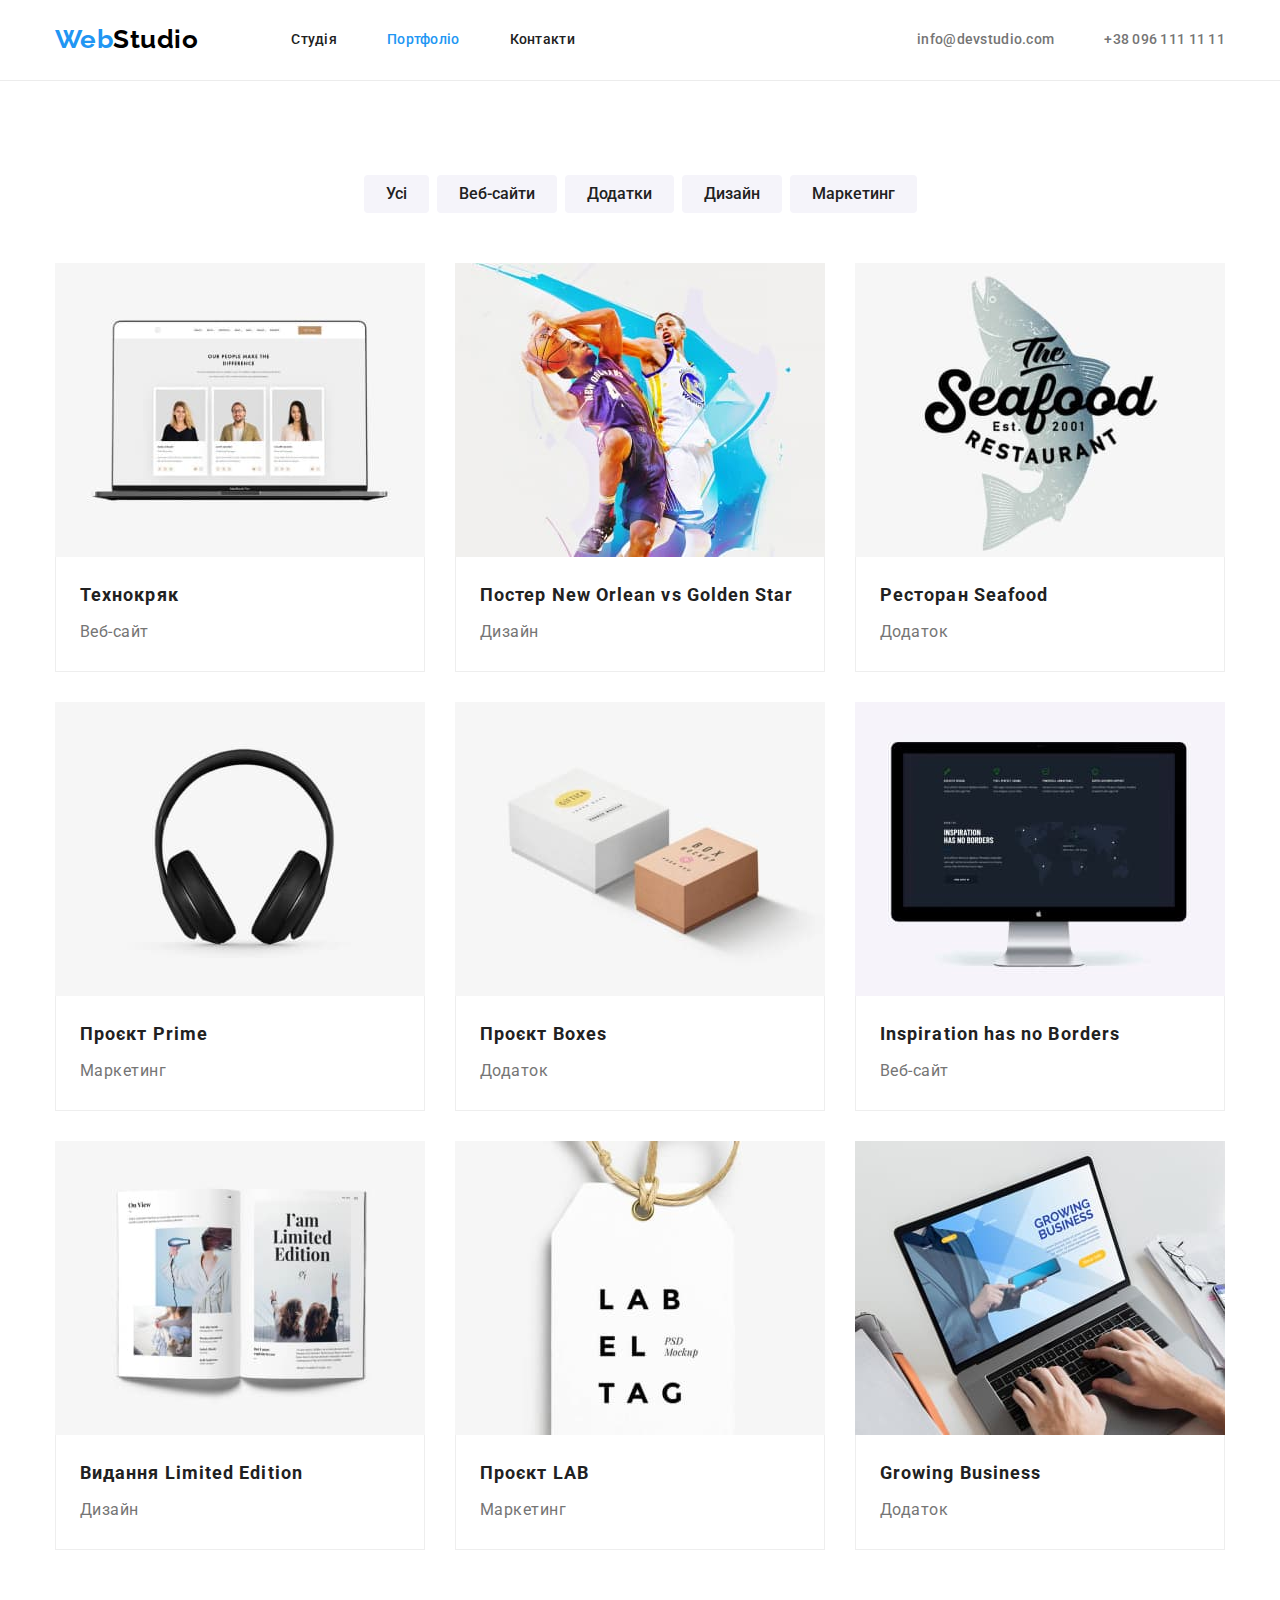
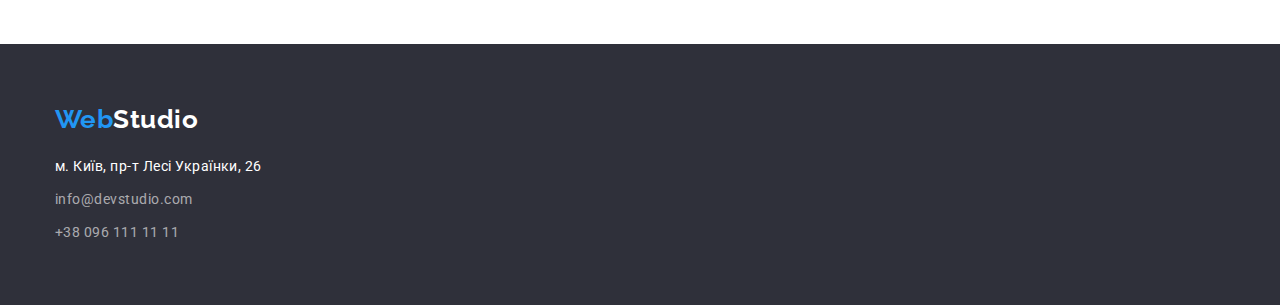
==== portfolio.html @ b31b275f "Initial commit" ====
<!DOCTYPE html>
<html lang="uk">

<head>
	<meta charset="UTF-8" />
	<meta http-equiv="X-UA-Compatible" content="IE=edge" />
	<meta name="viewport" content="width=device-width, initial-scale=1.0" />
	<link rel="preconnect" href="https://fonts.googleapis.com" />
	<link rel="preconnect" href="https://fonts.gstatic.com" crossorigin />
	<link
		href="https://fonts.googleapis.com/css2?family=Raleway:wght@700;900&family=Roboto:wght@400;500;700;900&display=swap"
		rel="stylesheet" />
	<link rel="stylesheet"
		href="https://cdnjs.cloudflare.com/ajax/libs/modern-normalize/1.0.0/modern-normalize.min.css" />
	<link rel="stylesheet" href="./styles/style.css" />
	<title>Portfolio</title>
</head>

<body>
	<!--
		! HEADER
	-->
	<header class="header">
		<div class="container flex-container">
			<!-- 
	#navigation
-->
			<nav class="navigation">
				<a class="logo" href="/"><span class="logo-span">Web</span>Studio</a>
				<!-- 
	#list of navigation
 -->
				<ul class="site-nav lists">
					<li class="list-item"><a class="site-link " href="./index.html">Студія</a></li>
					<li class="list-item"><a class="site-link common " href="./portfolio.html">Портфоліо</a></li>
					<li class="list-item"><a class="site-link" href="">Контакти</a></li>
				</ul>
			</nav>

			<!-- 
	#contacts 
-->
			<ul class="contacts-nav lists">
				<li class="list-item">
					<a class="contactlink" href="mailto:info@devstudio.com">info@devstudio.com</a>
				</li>
				<li class="list-item">
					<a class="contactlink" href="tel:+380961111111 ">+38 096 111 11 11</a>
				</li>
			</ul>
		</div>
	</header>
	<!-- 
	 ! MAIN
-->

	<main>


		<section class="section">
			<div class="container">
				<h1 class="section-title visually-hidden">Перелік робіт</h1>
				<!-- #button navigation -->
				<ul class="filters lists">
					<li class="list-item">
						<button class="filter-button" type="button">Усі</button>
					</li>
					<li class="list-item">
						<button class="filter-button" type="button">Веб-сайти</button>
					</li>
					<li class="list-item">
						<button class="filter-button" type="button">Додатки</button>
					</li>
					<li class="list-item">
						<button class="filter-button" type="button">Дизайн</button>
					</li>
					<li class="list-item">
						<button class="filter-button" type="button">Маркетинг</button>
					</li>
				</ul>

				<!-- #cards -->

				<ul class="cards lists">
					<li class="cards-item">
						<a class="cards-link" href="#">
							<img src="./images/technocrack.jpg" alt="Фото сайту" width="370" />
							<div class="card-description">
								<h2 class="cards-title">Технокряк</h2>
								<p class="cards-text">Веб-сайт</p>
							</div>
						</a>
					</li>
					<li class="cards-item">
						<a class="cards-link" href="#">
							<img src="./images/new_orlean_vs_golden_star.jpg" alt="Постер" width="370" />
							<div class="card-description">
								<h2 class="cards-title">Постер New Orlean vs Golden Star</h2>
								<p class="cards-text">Дизайн</p>
							</div>
						</a>
					</li>
					<li class="cards-item">
						<a class="cards-link" href="#">
							<img src="./images/seafood.jpg" alt="Додаток" width="370" />
							<div class="card-description">
								<h2 class="cards-title">Ресторан Seafood</h2>
								<p class="cards-text">Додаток</p>
							</div>
						</a>
					</li>
					<li class="cards-item">
						<a class="cards-link" href="#">
							<img src="./images/prime.jpg" alt="Навушники" width="370" />
							<div class="card-description">
								<h2 class="cards-title">Проєкт Prime</h2>
								<p class="cards-text">Маркетинг</p>
							</div>
						</a>
					</li>
					<li class="cards-item">
						<a class="cards-link" href="#">
							<img src="./images/boxes.jpg" alt="Дві коробки" width="370" />
							<div class="card-description">
								<h2 class="cards-title">Проєкт Boxes</h2>
								<p class="cards-text">Додаток</p>
							</div>
						</a>
					</li>
					<li class="cards-item">
						<a class="cards-link" href="#">
							<img src="./images/inspiration.jpg" alt="Веб-сайт" width="370" />
							<div class="card-description">
								<h2 class="cards-title">Inspiration has no Borders</h2>
								<p class="cards-text">Веб-сайт</p>
							</div>
						</a>
					</li>
					<li class="cards-item">
						<a class="cards-link" href="#">
							<img src="./images/limited_edition.jpg" alt="Книга" width="370" />
							<div class="card-description">
								<h2 class="cards-title">Видання Limited Edition</h2>
								<p class="cards-text">Дизайн</p>
							</div>
						</a>
					</li>
					<li class="cards-item">
						<a class="cards-link" href="#">
							<img src="./images/lab.jpg" alt="Бирка" width="370" />
							<div class="card-description">
								<h2 class="cards-title">Проєкт LAB</h2>
								<p class="cards-text">Маркетинг</p>
							</div>
						</a>
					</li>
					<li class="cards-item">
						<a class="cards-link" href="#">
							<img src="./images/business.jpg" alt="Додаток" width="370" />
							<div class="card-description">
								<h2 class="cards-title">Growing Business</h2>
								<p class="cards-text">Додаток</p>
							</div>
						</a>
					</li>
				</ul>
			</div>
		</section>

	</main>

	<!--
		! FOOTER
	-->
	<!-- #footer -->
	<footer class="footer">
		<div class="container">
			<a class="logo" href="/"><span class="logo-span">Web</span>Studio</a>
			<!-- #address -->
			<address>
				<ul class="address-contacts lists">
					<li class="list-item">
						<a class="maplink" href="https://goo.gl/maps/gcyHWEu6hnRkyXLD7" target="_blank">м. Київ, пр-т Лесі
							Українки,
							26</a>
					</li>
					<li class="list-item">
						<a class="contactlink" href="mailto:info@devstudio.com">info@devstudio.com</a>
					</li>
					<li class="list-item">
						<a class="contactlink" href="tel:+380961111111 ">+38 096 111 11 11</a>
					</li>
				</ul>
			</address>
		</div>
	</footer>
</body>

</html>
---- styles/style.css ----
/* !blanks of colors 
	*Colors on pages:
		*primary background-color: #FFFFFF;
		*secondary background-color:#F5F4FA;
		*footer,hero background-color: #2F303A;
		*primary font color: #212121;
		*font hover effect: #2196F3;
		*border-color(portfolio.html):#EEEEEE;
		*seconadry font color:#757575 , #FFFFFF , rgba(255, 255, 255, 0.6), #000000;
!font weight 
		*Roboto regular;
		*Roboto medium ;
		*Roboto bold;
		*Roboto black
		*logo font: raleway;
!end*/

:root {
  --title-text-color: #212121;
  --primary-text-color: #757575;
  --secondary-text-color: #ffffff;
  --link-text-color: rgba(255, 255, 255, 0.6);
  --button-text-color: #212121;
  --font-text-color: #000000;

  --card-gap: 30px;
  --primary-font-size: 14px;
  --primary-letter-spacing: 0.03em;
  --secondary-letter-spacing: 0.06em;

  --border-color: #eeeeee;

  --hover-focus-color: #2196f3;

  --primary-background-color: #ffffff;
  --secondary-background-color: #f5f4fa;
  --footer-hero-background-color: #2f303a;
  --button-background-color: #f5f4fa;
  --active-button-background-color: #2196f3;
}

h1,
h2,
h3,
h4,
h5,
h6,
p {
  margin: 0;
  padding: 0;
}

/* #container */
.container {
  /* outline: 1px solid tomato; */
  width: 1200px;
  margin-right: auto;
  margin-left: auto;
  padding-left: 15px;
  padding-right: 15px;
}

/* #lists */
.lists {
  margin: 0;
  padding: 0;
  list-style: none;
}

/* #body section */

.site-link.common {
  color: var(--hover-focus-color);
}
/* $body */
body {
  background-color: var(--primary-background-color);
  font-family: 'Roboto', sans-serif;
  color: var(--primary-text-color);
  letter-spacing: 0.03em;
}

/* $sections settings */
.section {
  padding-top: 94px;
  padding-bottom: 94px;
}

/* #header section */
.header {
  border-bottom: 1px solid #ececec;
}
/* $flex-container */
.flex-container {
  display: flex;
  align-items: center;
}

/* $logo element */

.logo {
  font-family: 'Raleway', sans-serif;
  text-decoration: none;
  font-weight: 700;
  font-size: 26px;
  line-height: 1.2;
  color: var(--font-text-color);
}

.logo-span {
  color: var(--hover-focus-color);
}

.logo:hover,
.logo:focus {
  color: var(--hover-focus-color);
}

/* $main navigation element */
.navigation {
  display: flex;
  align-items: center;
}
/* #site navigation */
.site-nav {
  margin-left: 93px;
  display: flex;
  font-weight: 500;
  font-size: var(--primary-font-size);
  line-height: 1.14;
  letter-spacing: 0.02em;
}

.site-nav .list-item + .list-item {
  /* selector for elements that have a neighbor */
  margin-left: 50px;
}

.site-nav .site-link {
  display: block;
  padding-top: 32px;
  padding-bottom: 32px;
}
.site-link {
  text-decoration: none;
  color: var(--title-text-color);
}

.site-nav .site-link:hover,
.site-nav .site-link:focus {
  color: var(--hover-focus-color);
}

/* $contact element */
.contacts-nav {
  display: flex;
  margin-left: auto;
  font-weight: 500;
  font-size: var(--primary-font-size);
  line-height: 1.14;
  letter-spacing: 0.02em;
}
.contactlink {
  display: block;
  padding-top: 32px;
  padding-bottom: 32px;
  text-decoration: none;
  color: var(--primary-text-color);
}

.contacts-nav .contactlink:hover,
.contacts-nav .contactlink:focus {
  color: var(--hover-focus-color);
}
.contacts-nav > .list-item + .list-item {
  margin-left: 50px;
}

/* #hero */
.hero {
  margin: 0;
  background-color: var(--footer-hero-background-color);
  text-align: center;
  width: 100%;
  padding-top: 200px;
  padding-bottom: 191px;
}

.hero-title {
  margin: 0px auto 30px auto;
  color: var(--secondary-text-color);
  font-weight: 900;
  font-size: 44px;
  line-height: 1.36;
  letter-spacing: var(--secondary-letter-spacing);
  text-transform: uppercase;
  width: 696px;
}

.button {
  cursor: pointer;
  font-weight: 700;
  line-height: 1.88;
  text-align: center;
  letter-spacing: var(--secondary-letter-spacing);
  color: var(--secondary-text-color);
  background-color: var(--active-button-background-color);
  border: none;
  border-radius: 4px;
  padding: 10px 32px;
}
.hero .button:hover,
.hero .button:focus {
  background: #188ce8;
  box-shadow: 0px 4px 4px rgba(0, 0, 0, 0.15);
}

/* #section benefits */
.list-benefits {
  display: flex;
  flex-wrap: wrap;
  margin-left: calc(-1 * var(--card-gap));
}

.list-benefits > .list-item {
  flex-basis: calc(100% / 4 - var(--card-gap));
  margin-left: var(--card-gap);
}

.benefits-title {
  margin-bottom: 10px;
  font-weight: 700;
  font-size: var(--primary-font-size);
  line-height: 1.14;
  text-transform: uppercase;
  color: var(--title-text-color);
}

.text-benefits {
  font-size: var(--primary-font-size);
  line-height: 1.71;
}

/* #services section */
.services {
  padding-top: 0;
}

.list-services {
  display: flex;
  flex-wrap: wrap;
  margin-left: calc(-1 * var(--card-gap));
}
img {
  display: block;
  max-width: 100%;
}
.list-services .list-item {
  flex-basis: calc(100% / 3 - var(--card-gap));
  margin-left: var(--card-gap);
}

.section-title {
  margin-bottom: 50px;
  font-weight: 700;
  font-size: 36px;
  line-height: 1.67;
  text-align: center;
  color: var(--title-text-color);
}

/* #section our team */
.team {
  background-color: var(--secondary-background-color);
}

.list-card {
  display: flex;
  flex-wrap: wrap;
  margin-left: calc(-1 * var(--card-gap));
}

.item-card {
  flex-basis: calc(100% / 4 - var(--card-gap));
  margin-left: var(--card-gap);
  display: block;

  background-color: var(--secondary-text-color);
}

.card-text {
  padding-top: 30px;
  padding-bottom: 30px;
  text-align: center;
}

.list-card .card-title {
  font-size: 16px;
  margin-bottom: 10px;
  font-weight: 500;
  line-height: 1.19;
  color: var(--title-text-color);
}
.card-description {
  margin: 0;
  line-height: 1.19;
}

/* #footer */
.footer {
  background-color: var(--footer-hero-background-color);
  width: 100%;
  padding-top: 60px;
  padding-bottom: 60px;
}

.footer .logo {
  display: block;
  color: var(--secondary-text-color);
  margin-bottom: 20px;
}
.footer .logo:hover,
.footer .logo:focus {
  color: var(--hover-focus-color);
}

.maplink {
  display: block;
  text-decoration: none;
  font-size: var(--primary-font-size);
  line-height: 1.71;
  color: var(--secondary-text-color);
}
.footer .maplink:hover,
.footer .maplink:focus {
  color: var(--hover-focus-color);
}

.footer .contactlink {
  padding-top: 0;
  padding-bottom: 0;
  margin-left: 0;

  font-weight: 400;
  font-size: var(--primary-font-size);
  line-height: 1.71;
  color: var(--link-text-color);
}
.footer .contactlink:hover,
.footer .contactlink:focus {
  color: var(--hover-focus-color);
}

.address-contacts {
  margin-bottom: -9px;
}

.address-contacts .list-item {
  margin-bottom: 9px;
}

/* !PORTFOLIO.HTML */

/* #main */
.visually-hidden {
  position: absolute;
  white-space: nowrap;
  width: 1px;
  height: 1px;
  overflow: hidden;
  border: 0;
  padding: 0;
  clip: rect(0 0 0 0);
  clip-path: inset(50%);
  margin: -1px;
}

.filters {
  display: flex;
  justify-content: center;
  margin-bottom: 50px;
}
.filter-button {
  border: none;
  border-radius: 4px;

  padding: 6px 22px;

  font-family: inherit;
  font-size: 16px;
  font-weight: 500;
  line-height: 1.62;
  text-align: center;
  cursor: pointer;

  background-color: var(--button-background-color);
  color: var(--button-text-color);
}
.filters .list-item + .list-item {
  margin-left: 8px;
}

.filter-button:hover,
.filter-button:focus {
  background-color: var(--active-button-background-color);
  color: var(--secondary-text-color);
  box-shadow: 0px 3px 1px rgba(0, 0, 0, 0.1), 0px 1px 2px rgba(0, 0, 0, 0.08),
    0px 2px 2px rgba(0, 0, 0, 0.12);
}

.cards {
  display: flex;
  flex-wrap: wrap;
  margin-left: calc(-1 * var(--card-gap));
  margin-bottom: calc(-1 * var(--card-gap));
}

.cards-item {
  flex-basis: calc(100% / 3 - var(--card-gap));
  margin-bottom: var(--card-gap);
  margin-left: var(--card-gap);
}

.cards-link {
  text-decoration: none;
  color: var(--primary-text-color);
}

.cards-link > .card-description {
  padding-top: 20px;
  padding-bottom: 24px;
  padding-left: 24px;
  padding-right: 24px;
  border-bottom: 1px solid var(--border-color);
  border-right: 1px solid var(--border-color);
  border-left: 1px solid var(--border-color);
}

.cards-title {
  margin-bottom: 4px;
  color: var(--title-text-color);
  font-weight: 700;
  font-size: 18px;
  line-height: 2;
  letter-spacing: var(--secondary-letter-spacing);
}
.cards-text {
  line-height: 1.88;
}

address {
  font-style: normal;
}
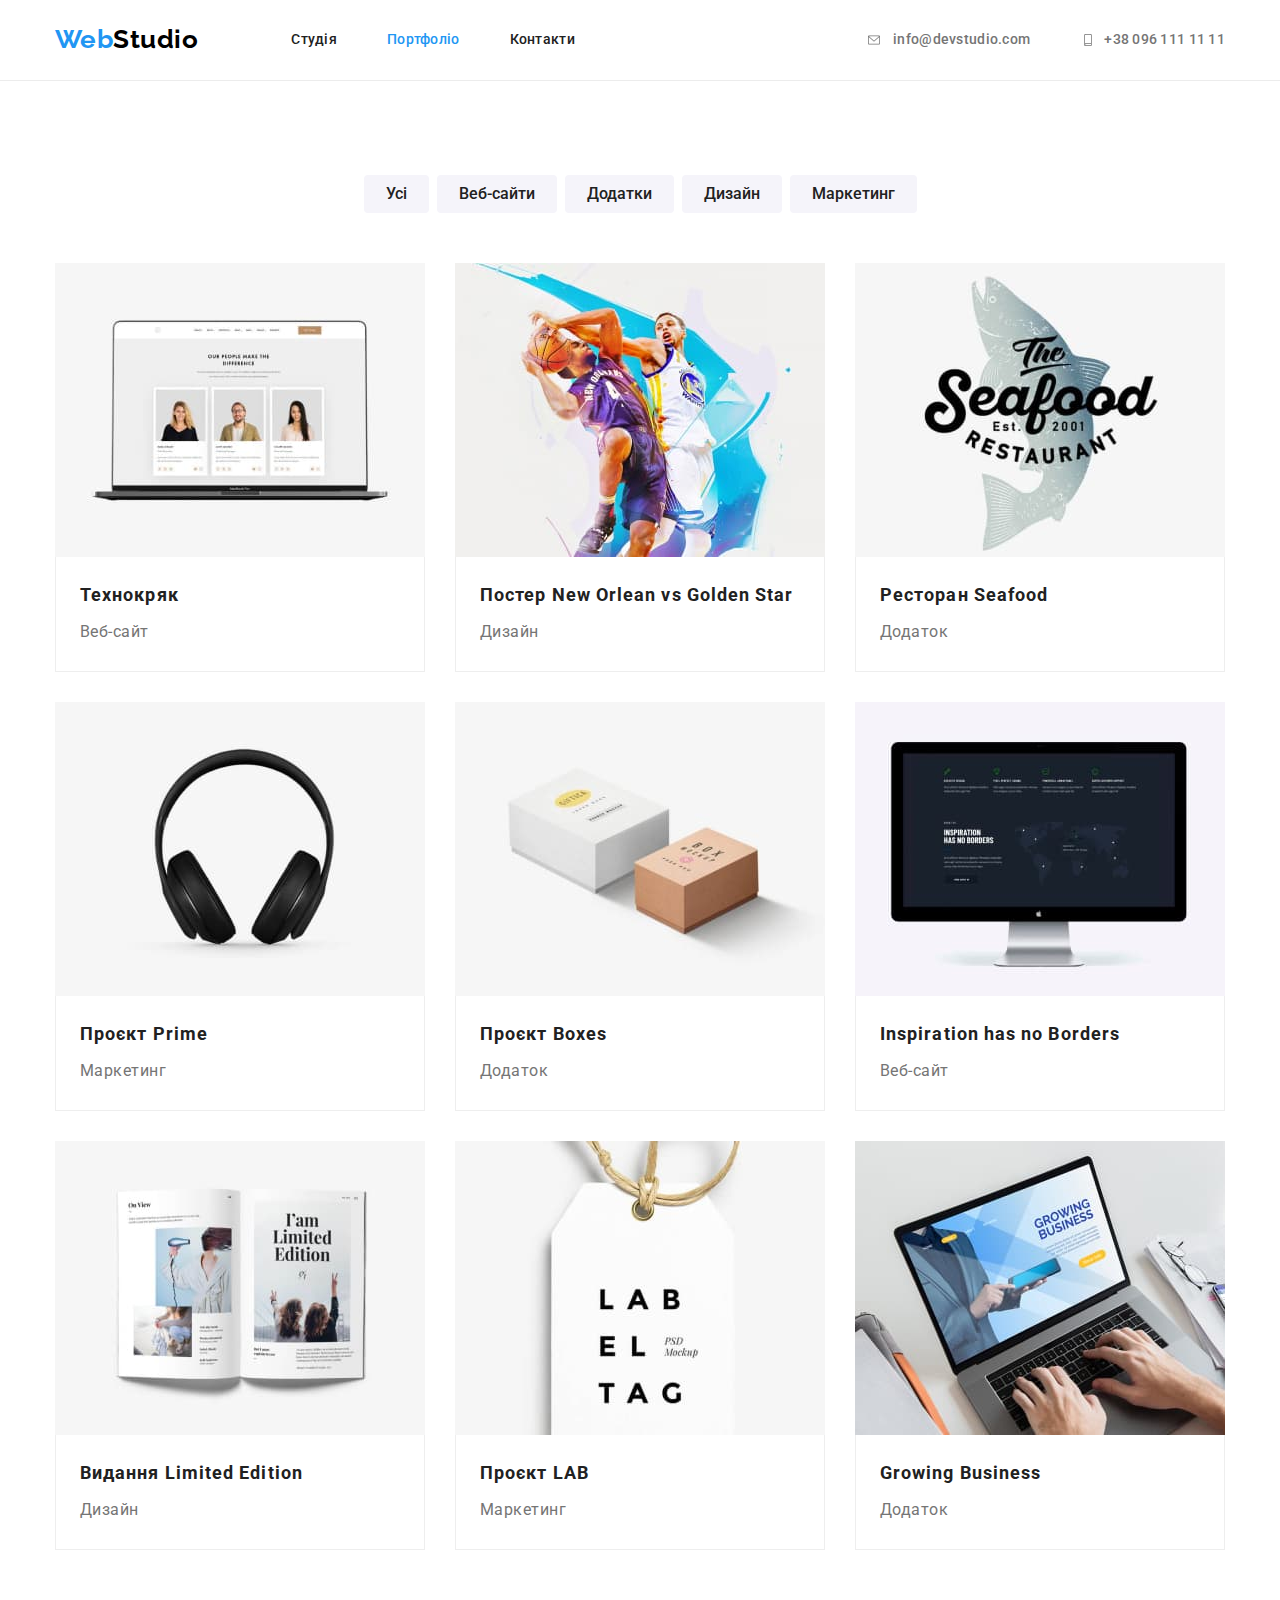
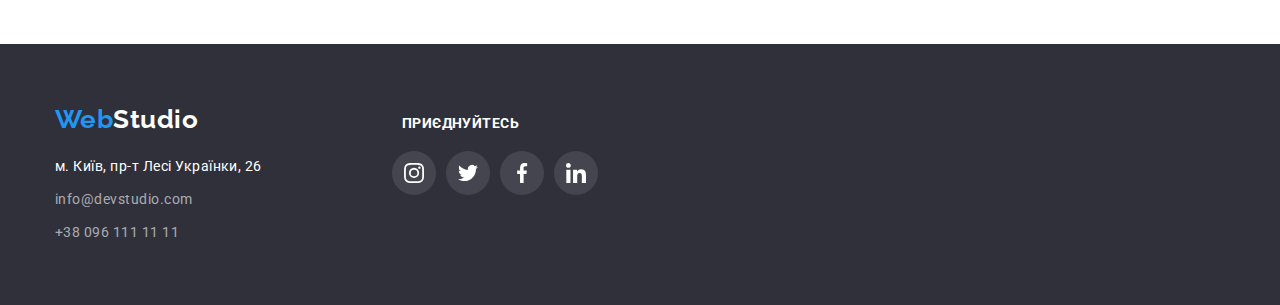
==== commit 1f637914: "done style for hw4" ====
--- a/portfolio.html
+++ b/portfolio.html
@@ -31,8 +31,8 @@
 	#list of navigation
  -->
 				<ul class="site-nav lists">
-					<li class="list-item"><a class="site-link " href="./index.html">Студія</a></li>
-					<li class="list-item"><a class="site-link common " href="./portfolio.html">Портфоліо</a></li>
+					<li class="list-item"><a class="site-link " href="/">Студія</a></li>
+					<li class="list-item"><a class="site-link common" href="./portfolio.html">Портфоліо</a></li>
 					<li class="list-item"><a class="site-link" href="">Контакти</a></li>
 				</ul>
 			</nav>
@@ -42,10 +42,20 @@
 -->
 			<ul class="contacts-nav lists">
 				<li class="list-item">
-					<a class="contactlink" href="mailto:info@devstudio.com">info@devstudio.com</a>
+					<a class="contactlink" href="mailto:info@devstudio.com">
+						<svg class="contactlink__icon icon" width="16" height="12">
+							<use href="./images/icons.svg#icon-envelope"></use>
+						</svg>
+						info@devstudio.com
+					</a>
 				</li>
 				<li class="list-item">
-					<a class="contactlink" href="tel:+380961111111 ">+38 096 111 11 11</a>
+
+					<a class="contactlink" href="tel:+380961111111 ">
+						<svg class="contactlink__icon icon" width="16" height="12">
+							<use href="./images/icons.svg#icon-smartphone"></use>
+						</svg>+38 096 111 11 11
+					</a>
 				</li>
 			</ul>
 		</div>
@@ -174,24 +184,59 @@
 	-->
 	<!-- #footer -->
 	<footer class="footer">
-		<div class="container">
-			<a class="logo" href="/"><span class="logo-span">Web</span>Studio</a>
-			<!-- #address -->
-			<address>
-				<ul class="address-contacts lists">
-					<li class="list-item">
-						<a class="maplink" href="https://goo.gl/maps/gcyHWEu6hnRkyXLD7" target="_blank">м. Київ, пр-т Лесі
-							Українки,
-							26</a>
-					</li>
-					<li class="list-item">
-						<a class="contactlink" href="mailto:info@devstudio.com">info@devstudio.com</a>
-					</li>
-					<li class="list-item">
-						<a class="contactlink" href="tel:+380961111111 ">+38 096 111 11 11</a>
-					</li>
-				</ul>
-			</address>
+		<div class="container flex-container gap-container">
+			<div class="address-container">
+				<a class="logo" href="/"><span class="logo-span">Web</span>Studio</a>
+				<!-- #address -->
+				<address>
+					<ul class="address-contacts lists">
+						<li class="list-item">
+							<a class="maplink" href="https://goo.gl/maps/gcyHWEu6hnRkyXLD7" target="_blank">м. Київ, пр-т Лесі
+								Українки,
+								26</a>
+						</li>
+						<li class="list-item">
+							<a class="contactlink" href="mailto:info@devstudio.com">info@devstudio.com</a>
+						</li>
+						<li class="list-item">
+							<a class="contactlink" href="tel:+380961111111 ">+38 096 111 11 11</a>
+						</li>
+					</ul>
+				</address>
+			</div>
+			<div class="footer-social-links">
+				<h2 class="footer-social-links__title">Приєднуйтесь</h2>
+				<ul class="social-links__list lists">
+					<li class="social-links__item">
+						<a class="social-links__link" href="#">
+							<svg class="social-links__icon" width="20" height="20">
+								<use href="./images/icons.svg#icon-instagram"></use>
+							</svg>
+						</a>
+					</li>
+					<li class="social-links__item">
+						<a class="social-links__link" href="#">
+							<svg class="social-links__icon" width="20" height="20">
+								<use href="./images/icons.svg#icon-twitter"></use>
+							</svg>
+						</a>
+					</li>
+					<li class="social-links__item">
+						<a class="social-links__link" href="#">
+							<svg class="social-links__icon" width="20" height="20">
+								<use href="./images/icons.svg#icon-facebook"></use>
+							</svg>
+						</a>
+					</li>
+					<li class="social-links__item">
+						<a class="social-links__link" href="#">
+							<svg class="social-links__icon" width="20" height="20">
+								<use href="./images/icons.svg#icon-linkedin"></use>
+							</svg>
+						</a>
+					</li>
+				</ul>
+			</div>
 		</div>
 	</footer>
 </body>
--- a/styles/style.css
+++ b/styles/style.css
@@ -22,6 +22,7 @@
   --link-text-color: rgba(255, 255, 255, 0.6);
   --button-text-color: #212121;
   --font-text-color: #000000;
+  --icon-color: #afb1b8;
 
   --card-gap: 30px;
   --primary-font-size: 14px;
@@ -50,6 +51,16 @@
   padding: 0;
 }
 
+/* #icons */
+.icon {
+  display: inline-block;
+}
+.contactlink__icon {
+  margin-right: 8px;
+  fill: #757575;
+  vertical-align: middle;
+}
+
 /* #container */
 .container {
   /* outline: 1px solid tomato; */
@@ -179,11 +190,13 @@
 /* #hero */
 .hero {
   margin: 0;
-  background-color: var(--footer-hero-background-color);
   text-align: center;
   width: 100%;
   padding-top: 200px;
   padding-bottom: 191px;
+  background: url('/images/bgi.jpg'), rgba(47, 48, 58, 0.4);
+  background-position: center;
+  background-repeat: no-repeat;
 }
 
 .hero-title {
@@ -225,6 +238,13 @@
 .list-benefits > .list-item {
   flex-basis: calc(100% / 4 - var(--card-gap));
   margin-left: var(--card-gap);
+}
+.benefit-block {
+  background-color: var(--button-background-color);
+  border-radius: 4px;
+  text-align: center;
+  padding: 25px 100px;
+  margin-bottom: 30px;
 }
 
 .benefits-title {
@@ -283,8 +303,9 @@
 .item-card {
   flex-basis: calc(100% / 4 - var(--card-gap));
   margin-left: var(--card-gap);
-  display: block;
-
+  border-radius: 0px 0px 4px 4px;
+  box-shadow: 0px 1px 3px rgba(0, 0, 0, 0.12), 0px 1px 1px rgba(0, 0, 0, 0.14),
+    0px 2px 1px rgba(0, 0, 0, 0.2);
   background-color: var(--secondary-text-color);
 }
 
@@ -305,8 +326,89 @@
   margin: 0;
   line-height: 1.19;
 }
+/* $social-icons*/
+.social-links {
+  padding-top: 16px;
+  padding-right: 32px;
+  padding-left: 32px;
+}
+.social-links__list {
+  display: flex;
+  justify-content: space-between;
+}
+.social-links__item {
+  margin-left: 10px;
+  color: var(--icon-color);
+  width: 44px;
+  height: 44px;
+
+  display: flex;
+  justify-content: center;
+  align-items: center;
+
+  cursor: pointer;
+  border-radius: 50%;
+}
+.social-links__item:first-child {
+  margin-left: -10px;
+}
+.social-links__link {
+  padding: 0;
+  margin: 0;
+  color: inherit;
+  text-decoration: none;
+  font-size: 0;
+}
+.social-links__icon {
+  fill: currentColor;
+}
+
+.social-links__item:hover {
+  background-color: var(--hover-focus-color);
+  color: var(--secondary-text-color);
+}
+
+/* #client section */
+
+.client-block__list {
+  display: flex;
+  flex-wrap: wrap;
+  margin-left: calc(-1 * var(--card-gap));
+}
+
+.client-block__item {
+  width: 170px;
+  height: 92px;
+  flex-basis: calc(100% / 6 - var(--card-gap));
+  margin-left: var(--card-gap);
+}
+
+.client-block__link {
+  display: flex;
+  justify-content: center;
+  align-items: center;
+  width: 100%;
+  height: 100%;
+  color: var(--icon-color);
+  border: 1px solid #afb1b8;
+  border-radius: 4px;
+}
+.client-block__link:hover,
+.client-block__link:focus {
+  color: var(--hover-focus-color);
+  border: 1px solid var(--hover-focus-color);
+}
+.client-block__icon {
+  fill: currentColor;
+}
 
 /* #footer */
+.address-container {
+  margin-right: 70px;
+}
+.gap-container {
+  align-items: baseline;
+}
 .footer {
   background-color: var(--footer-hero-background-color);
   width: 100%;
@@ -353,10 +455,32 @@
 
 .address-contacts {
   margin-bottom: -9px;
+  font-style: normal;
 }
 
 .address-contacts .list-item {
   margin-bottom: 9px;
+}
+
+.footer-social-links {
+  margin-left: 70px;
+}
+.footer-social-links__title {
+  font-size: var(--primary-font-size);
+  line-height: 1.1;
+  letter-spacing: 0.03em;
+  text-transform: uppercase;
+  color: var(--secondary-text-color);
+  margin-bottom: 20px;
+}
+/* $icon-footer */
+.footer-social-links .social-links__item {
+  background-color: rgba(255, 255, 255, 0.1);
+  color: #ffffff;
+}
+.footer-social-links .social-links__item:hover {
+  background-color: var(--hover-focus-color);
+  color: var(--secondary-text-color);
 }
 
 /* !PORTFOLIO.HTML */
@@ -420,6 +544,10 @@
   margin-bottom: var(--card-gap);
   margin-left: var(--card-gap);
 }
+.cards-item:hover {
+  box-shadow: 0px 1px 1px rgba(0, 0, 0, 0.12), 0px 4px 4px rgba(0, 0, 0, 0.06),
+    1px 4px 6px rgba(0, 0, 0, 0.16);
+}
 
 .cards-link {
   text-decoration: none;
@@ -448,6 +576,5 @@
   line-height: 1.88;
 }
 
-address {
-  font-style: normal;
-}
+.address {
+}
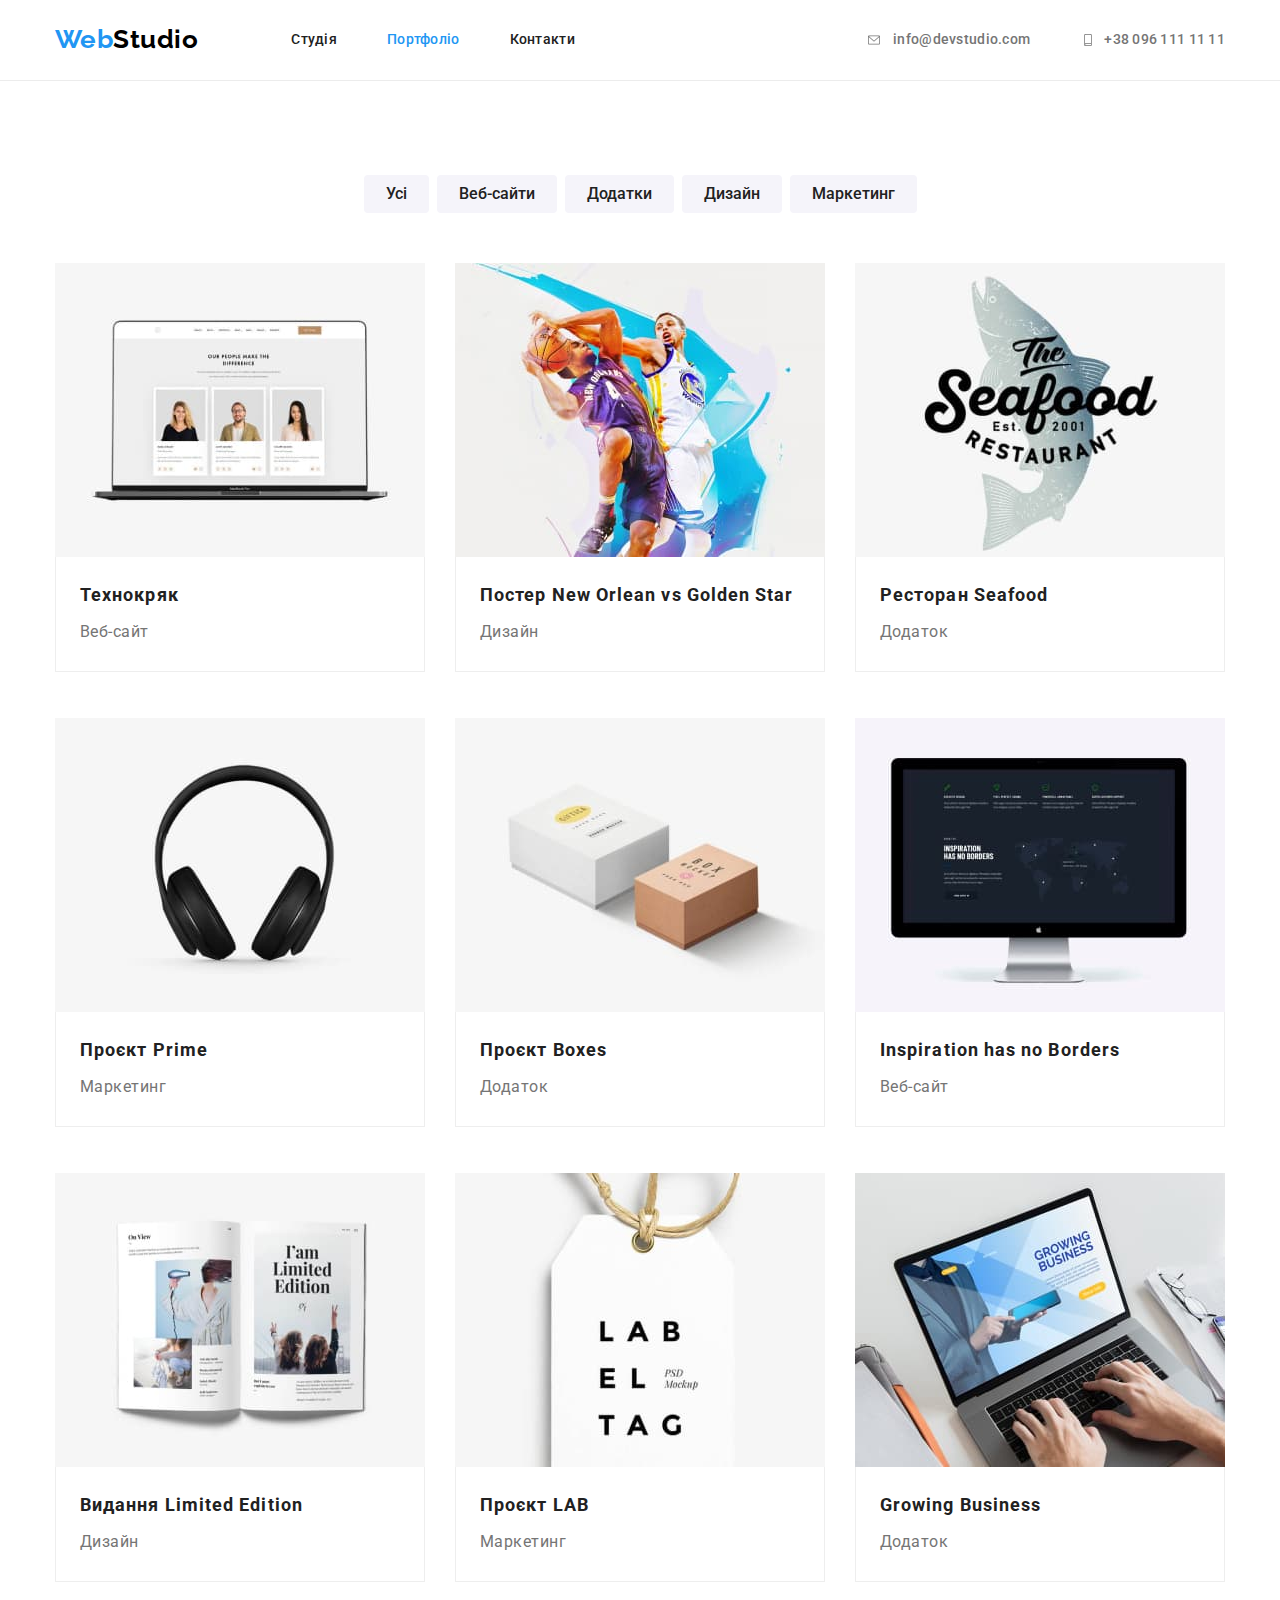
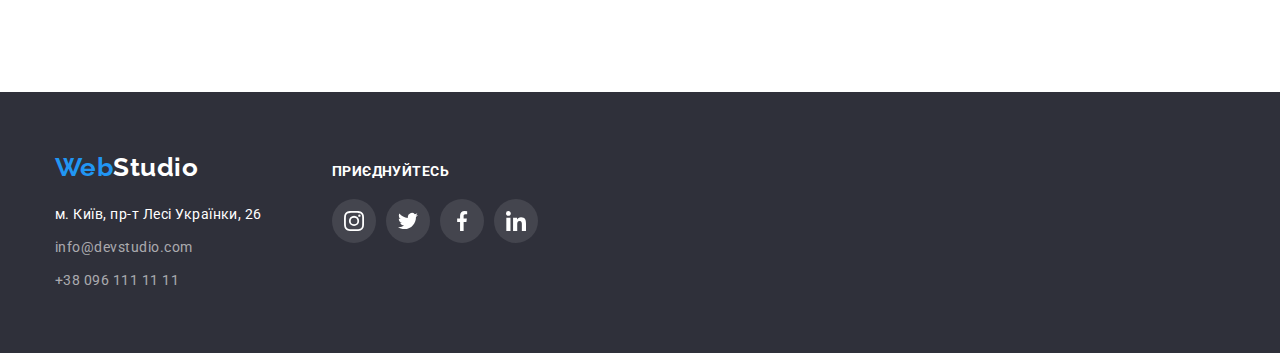
==== commit d61a2132: "fixed mistakes v2" ====
--- a/portfolio.html
+++ b/portfolio.html
@@ -184,7 +184,7 @@
 	-->
 	<!-- #footer -->
 	<footer class="footer">
-		<div class="container flex-container gap-container">
+		<div class="container flex-container">
 			<div class="address-container">
 				<a class="logo" href="/"><span class="logo-span">Web</span>Studio</a>
 				<!-- #address -->
@@ -205,7 +205,7 @@
 				</address>
 			</div>
 			<div class="footer-social-links">
-				<h2 class="footer-social-links__title">Приєднуйтесь</h2>
+				<p class="footer-social-links__title">Приєднуйтесь</p>
 				<ul class="social-links__list lists">
 					<li class="social-links__item">
 						<a class="social-links__link" href="#">
--- a/styles/style.css
+++ b/styles/style.css
@@ -55,11 +55,6 @@
 .icon {
   display: inline-block;
 }
-.contactlink__icon {
-  margin-right: 8px;
-  fill: #757575;
-  vertical-align: middle;
-}
 
 /* #container */
 .container {
@@ -182,9 +177,16 @@
 .contacts-nav .contactlink:hover,
 .contacts-nav .contactlink:focus {
   color: var(--hover-focus-color);
+  fill: var(--hover-focus-color);
 }
 .contacts-nav > .list-item + .list-item {
   margin-left: 50px;
+}
+
+.contactlink__icon {
+  margin-right: 8px;
+  fill: currentColor;
+  vertical-align: middle;
 }
 
 /* #hero */
@@ -194,7 +196,7 @@
   width: 100%;
   padding-top: 200px;
   padding-bottom: 191px;
-  background: url('/images/bgi.jpg'), rgba(47, 48, 58, 0.4);
+  background: rgba(47, 48, 58, 0.4) url('../images/bgi.jpg');
   background-position: center;
   background-repeat: no-repeat;
 }
@@ -240,10 +242,14 @@
   margin-left: var(--card-gap);
 }
 .benefit-block {
+  display: flex;
+  justify-content: center;
+  align-items: center;
+  width: 270px;
+  height: 120px;
   background-color: var(--button-background-color);
   border-radius: 4px;
   text-align: center;
-  padding: 25px 100px;
   margin-bottom: 30px;
 }
 
@@ -324,17 +330,14 @@
 }
 .card-description {
   margin: 0;
+  margin-bottom: 16px;
   line-height: 1.19;
 }
 /* $social-icons*/
-.social-links {
-  padding-top: 16px;
-  padding-right: 32px;
-  padding-left: 32px;
-}
 .social-links__list {
-  display: flex;
-  justify-content: space-between;
+  margin-left: -10px;
+  display: flex;
+  justify-content: center;
 }
 .social-links__item {
   margin-left: 10px;
@@ -349,9 +352,7 @@
   cursor: pointer;
   border-radius: 50%;
 }
-.social-links__item:first-child {
-  margin-left: -10px;
-}
+
 .social-links__link {
   padding: 0;
   margin: 0;
@@ -406,7 +407,7 @@
 .address-container {
   margin-right: 70px;
 }
-.gap-container {
+.footer .container {
   align-items: baseline;
 }
 .footer {
@@ -462,11 +463,9 @@
   margin-bottom: 9px;
 }
 
-.footer-social-links {
-  margin-left: 70px;
-}
 .footer-social-links__title {
   font-size: var(--primary-font-size);
+  font-weight: 700;
   line-height: 1.1;
   letter-spacing: 0.03em;
   text-transform: uppercase;
@@ -544,14 +543,16 @@
   margin-bottom: var(--card-gap);
   margin-left: var(--card-gap);
 }
-.cards-item:hover {
+
+.cards-link {
+  display: block;
+  text-decoration: none;
+  color: var(--primary-text-color);
+}
+.cards-link:hover,
+.cards-link:focus {
   box-shadow: 0px 1px 1px rgba(0, 0, 0, 0.12), 0px 4px 4px rgba(0, 0, 0, 0.06),
     1px 4px 6px rgba(0, 0, 0, 0.16);
-}
-
-.cards-link {
-  text-decoration: none;
-  color: var(--primary-text-color);
 }
 
 .cards-link > .card-description {
@@ -575,6 +576,3 @@
 .cards-text {
   line-height: 1.88;
 }
-
-.address {
-}
